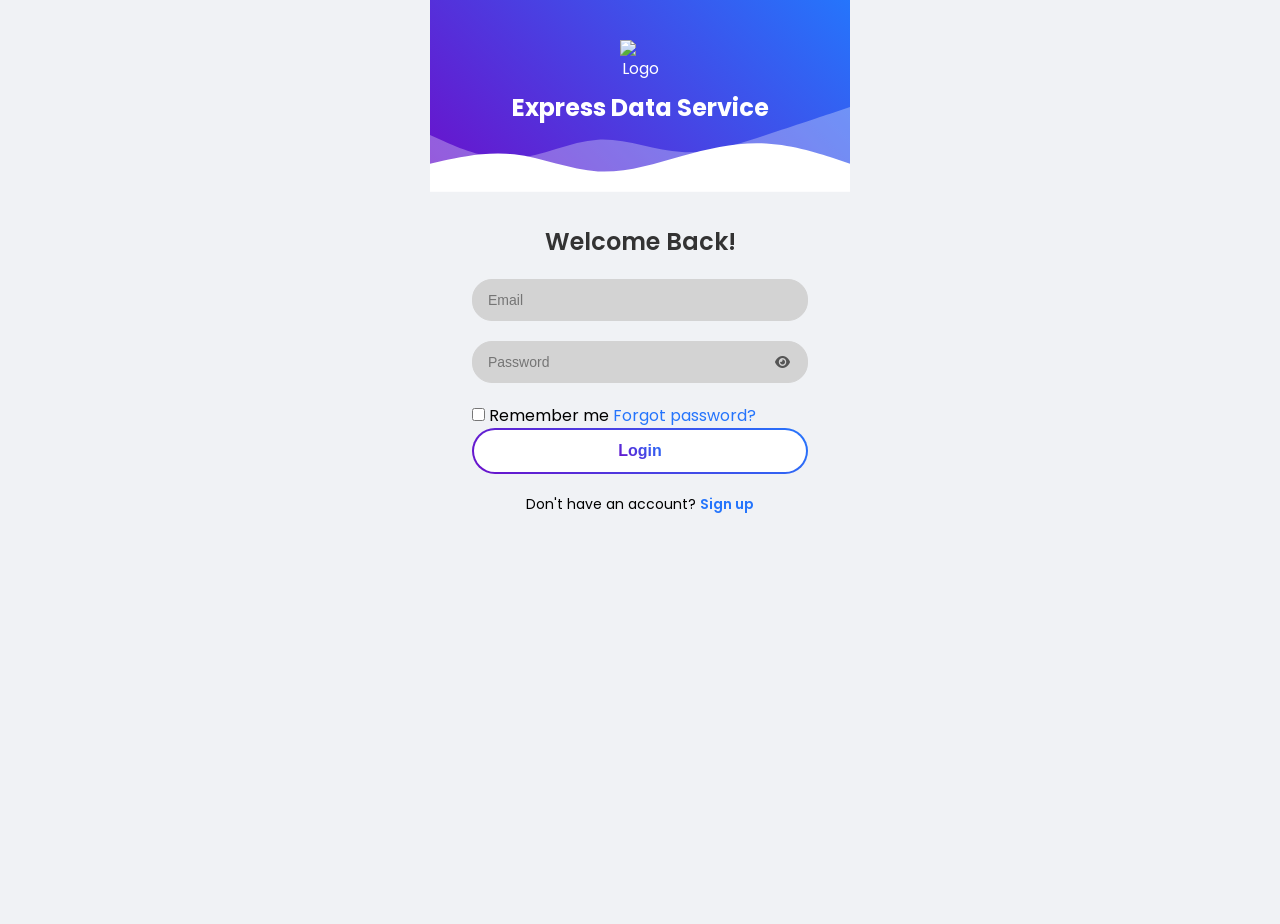
==== index.html @ 4889baff "Add files via upload" ====
<!DOCTYPE html>
<html lang="en">
  <head>
    <meta charset="UTF-8" />
    <meta name="viewport" content="width=device-width, initial-scale=1.0" />
    <title>Express</title>
    <link rel="stylesheet" href="styles.css" />
    <link
      rel="stylesheet"
      href="https://cdnjs.cloudflare.com/ajax/libs/font-awesome/6.0.0-beta3/css/all.min.css" />
    <!-- Supabase config: set these meta tags with your project values -->
    <meta
      name="supabase-url"
      content="https://lfmrmxzgrfbcsoigafiu.supabase.co" />
    <meta
      name="supabase-anon-key"
      content="eyJhbGciOiJIUzI1NiIsInR5cCI6IkpXVCJ9.eyJpc3MiOiJzdXBhYmFzZSIsInJlZiI6ImxmbXJteHpncmZiY3NvaWdhZml1Iiwicm9sZSI6ImFub24iLCJpYXQiOjE3NTc3NjM4OTIsImV4cCI6MjA3MzMzOTg5Mn0.pxnjY8xufkvLDUeAgwhR-sDC913lwb5TvBy-a_ap478" />
    <!-- Paystack Inline JS -->
    <script src="https://js.paystack.co/v1/inline.js"></script>
  </head>
  <body>
  <!-- Boot overlay shown while auth session is checked to avoid UI flicker -->
  <div id="boot-overlay" class="boot-overlay" aria-hidden="true" hidden>
      <div class="boot-content">
        <img
          src="https://img.icons8.com/ios-filled/80/ffffff/lotus.png"
          alt="Express" />
      </div>
    </div>
    <div class="container">
      <div class="card">
        <div class="wavy-header">
          <div class="logo-container">
            <img
              src="https://img.icons8.com/ios-filled/50/ffffff/lotus.png"
              alt="Logo"
              class="logo" />
            <span class="app-name">Express Data Service</span>
          </div>
          <svg
            xmlns="http://www.w3.org/2000/svg"
            viewBox="0 0 1440 320"
            class="wavy-svg wavy-svg-1">
            <path
              fill="#ffffff"
              fill-opacity="0.3"
              d="M0,160L48,181.3C96,203,192,245,288,240C384,235,480,181,576,176C672,171,768,213,864,218.7C960,224,1056,192,1152,160C1248,128,1344,96,1392,80L1440,64L1440,320L1392,320C1344,320,1248,320,1152,320C1056,320,960,320,864,320C768,320,672,320,576,320C480,320,384,320,288,320C192,320,96,320,48,320L0,320Z"></path>
          </svg>
          <svg
            xmlns="http://www.w3.org/2000/svg"
            viewBox="0 0 1440 320"
            class="wavy-svg wavy-svg-2">
            <path
              fill="#ffffff"
              fill-opacity="1"
              d="M0,224L48,213.3C96,203,192,181,288,192C384,203,480,245,576,250.7C672,256,768,224,864,197.3C960,171,1056,149,1152,154.7C1248,160,1344,192,1392,208L1440,224L1440,320L1392,320C1344,320,1248,320,1152,320C1056,320,960,320,864,320C768,320,672,320,576,320C480,320,384,320,288,320C192,320,96,320,48,320L0,320Z"></path>
          </svg>
        </div>
        <div class="form-container" id="login-form">
          <h2>Welcome Back!</h2>
          <form>
            <div class="input-group">
              <input
                id="login-email"
                type="email"
                placeholder="Email"
                required />
            </div>
            <div class="input-group">
              <input
                id="login-password"
                type="password"
                placeholder="Password"
                required />
              <button
                type="button"
                class="password-toggle"
                data-target="login-password"
                aria-label="Show password">
                <i class="fa fa-eye"></i>
              </button>
            </div>
            <div class="options">
              <label><input type="checkbox" /> Remember me</label>
              <a href="#">Forgot password?</a>
            </div>
            <button id="login-btn" type="submit" class="btn">
              <span>Login</span>
            </button>
          </form>

          <p class="switch-form">
            Don't have an account? <a href="#" id="show-signup">Sign up</a>
          </p>
        </div>

        <div class="form-container" id="signup-form" style="display: none">
          <h2>Create Account</h2>
          <form>
            <div class="input-group">
              <input
                id="signup-name"
                type="text"
                placeholder="Full Name"
                required />
            </div>
            <div class="input-group">
              <input
                id="signup-email"
                type="email"
                placeholder="Email"
                required />
            </div>
            <div class="input-group">
              <input
                id="signup-password"
                type="password"
                placeholder="Password"
                required />
              <button
                type="button"
                class="password-toggle"
                data-target="signup-password"
                aria-label="Show password">
                <i class="fa fa-eye"></i>
              </button>
            </div>
            <button id="signup-btn" type="submit" class="btn">
              <span>Sign Up</span>
            </button>
          </form>
          <p class="switch-form">
            Already have an account? <a href="#" id="show-login">Login</a>
          </p>
        </div>
      </div>
    </div>
  <!-- Main UI (shown after auth) -->
  <div id="main-ui" class="container full-width" style="display: none">
      <div class="card">
        <div class="main-ui-inner" style="padding: 18px">
          <!-- Top bar: left avatar+name, right SIM+logout -->
          <div class="main-topbar">
            <div class="topbar-left">
              <img id="profile-pic" src="" alt="avatar" class="profile-pic" />
              <div class="profile-info-top">
                <div class="greeting">Hello,</div>
                <div id="profile-name" class="profile-name">User</div>
              </div>
            </div>
            <div class="topbar-right">
              <div class="sim-card-mini" id="sim-card">
                <div class="sim-chip-mini">
                  <div class="chip-lines-mini"></div>
                </div>
                <div class="sim-card-content">
                  <div class="sim-title">Phone Number</div>
                  <div id="sim-number" class="sim-number">+233 XX XXX XXXX</div>
                  <div class="sim-balance-mini">
                    <span class="balance-label">Balance:</span>
                    <span id="sim-plan" class="sim-plan">GHS 0.00</span>
                  </div>
                </div>
              </div>
              <button id="logout-btn" class="btn small">Logout</button>
            </div>
          </div>

          <!-- Main content placeholder (pushed below topbar) -->
          <div class="content-area" style="margin-top: 24px">
            <!-- Horizontal scroll cards -->
            <div class="cards-scroll" aria-label="quick-cards">
              <div class="card-item" data-provider="MTN" role="button" tabindex="0" aria-label="Open MTN details">
                <h3>MTN</h3>
                <p class="muted">Mobile network details & quick actions</p>
              </div>
              <div class="card-item" data-provider="Airteltigo" role="button" tabindex="0" aria-label="Open Airteltigo details">
                <h3>Airteltigo</h3>
                <p class="muted">Mobile network details & quick actions</p>
              </div>
              <div class="card-item" data-provider="Telecel" role="button" tabindex="0" aria-label="Open Telecel details">
                <h3>Telecel</h3>
                <p class="muted">Mobile network details & quick actions</p>
              </div>
            </div>
            <!-- Transactions / Statistics -->
            <div class="transactions-section" style="margin-top: 18px">
              <h3>Recent Transactions</h3>
              <div id="transactions-list" class="transactions-list">
                <!-- populated by JS -->
              </div>
            </div>
            </div>

            <!-- Provider Detail Page (hidden by default) -->
            <div id="provider-detail" class="provider-detail" style="display: none; margin-top: 24px">
              <div class="provider-header-row">
                <button id="provider-back-btn" class="provider-back-btn" aria-label="Go back">
                  <i class="fa fa-arrow-left"></i> Back
                </button>
                <h2 id="provider-name">Provider</h2>
              </div>
              <div class="provider-content">
                <div class="provider-offers">
                  <h3>Available Offers</h3>
                  <div id="provider-offers-list" class="offers-list">
                    <!-- populated by JS from Supabase -->
                  </div>
                </div>
                <div class="provider-history">
                  <h3>Provider Transactions</h3>
                  <div id="provider-transactions" class="transactions-list">
                    <!-- populated by JS -->
                  </div>
                </div>
              </div>
            </div>

            <!-- Account Page (hidden by default) -->
            <div id="account-page" class="account-page" style="display: none; margin-top: 24px">
              <div class="account-header-row">
                <button id="account-back-btn" class="account-back-btn" aria-label="Go back">
                  <i class="fa fa-arrow-left"></i> Back
                </button>
                <h2>Account Settings</h2>
              </div>
              
              <div class="account-content">
                <!-- Profile Section -->
                <div class="account-section">
                  <h3><i class="fa fa-user"></i> Profile Information</h3>
                  <div class="account-card">
                    <div class="account-profile-header">
                      <img id="account-profile-pic" src="" alt="avatar" class="account-avatar" />
                      <div class="account-profile-info">
                        <div id="account-name" class="account-name">User Name</div>
                        <div id="account-email" class="account-email">user@email.com</div>
                      </div>
                    </div>
                    <button id="edit-profile-btn" class="account-btn secondary">
                      <i class="fa fa-edit"></i> Edit Profile
                    </button>
                  </div>
                </div>

                <!-- SIM Card Section -->
                <div class="account-section">
                  <h3><i class="fa fa-sim-card"></i> SIM Card</h3>
                  <div class="account-card sim-card-display">
                    <div class="sim-card-chip">
                      <div class="chip-lines"></div>
                    </div>
                    <div class="sim-card-info">
                      <div class="sim-card-label">Phone Number</div>
                      <div id="account-phone" class="sim-card-number">+233 XX XXX XXXX</div>
                    </div>
                    <div class="sim-card-balance-section">
                      <div class="sim-balance-label">Wallet Balance</div>
                      <div id="account-balance" class="sim-balance-amount">GHS 0.00</div>
                    </div>
                    <div class="sim-card-provider" id="account-provider">
                      <i class="fa fa-signal"></i>
                      <span>Network Provider</span>
                    </div>
                  </div>
                  <button class="account-btn primary" style="margin-top: 12px;">
                    <i class="fa fa-plus"></i> Add Funds
                  </button>
                </div>

                <!-- Settings List -->
                <div class="account-section">
                  <h3><i class="fa fa-cog"></i> Settings</h3>
                  <div class="account-list">
                    <div class="account-list-item" data-action="notifications">
                      <div class="list-item-left">
                        <i class="fa fa-bell"></i>
                        <span>Notifications</span>
                      </div>
                      <i class="fa fa-chevron-right"></i>
                    </div>
                    <div class="account-list-item" data-action="security">
                      <div class="list-item-left">
                        <i class="fa fa-lock"></i>
                        <span>Security & Privacy</span>
                      </div>
                      <i class="fa fa-chevron-right"></i>
                    </div>
                    <div class="account-list-item" data-action="payment">
                      <div class="list-item-left">
                        <i class="fa fa-credit-card"></i>
                        <span>Payment Methods</span>
                      </div>
                      <i class="fa fa-chevron-right"></i>
                    </div>
                    <div class="account-list-item" data-action="preferences">
                      <div class="list-item-left">
                        <i class="fa fa-sliders-h"></i>
                        <span>Preferences</span>
                      </div>
                      <i class="fa fa-chevron-right"></i>
                    </div>
                  </div>
                </div>

                <!-- Support Section -->
                <div class="account-section">
                  <h3><i class="fa fa-question-circle"></i> Support</h3>
                  <div class="account-list">
                    <div class="account-list-item" data-action="help">
                      <div class="list-item-left">
                        <i class="fa fa-life-ring"></i>
                        <span>Help Center</span>
                      </div>
                      <i class="fa fa-chevron-right"></i>
                    </div>
                    <div class="account-list-item" data-action="contact">
                      <div class="list-item-left">
                        <i class="fa fa-envelope"></i>
                        <span>Contact Us</span>
                      </div>
                      <i class="fa fa-chevron-right"></i>
                    </div>
                    <div class="account-list-item" data-action="about">
                      <div class="list-item-left">
                        <i class="fa fa-info-circle"></i>
                        <span>About</span>
                      </div>
                      <i class="fa fa-chevron-right"></i>
                    </div>
                  </div>
                </div>

                <!-- Logout Button -->
                <div class="account-section">
                  <button id="account-logout-btn" class="account-btn danger full-width">
                    <i class="fa fa-sign-out-alt"></i> Logout
                  </button>
                </div>
              </div>
            </div>
          </div>
        </div>
      </div>
    </div>
    <!-- Toast for alerts/errors -->
    <div
      id="toast"
      class="toast"
      aria-live="polite"
      aria-atomic="true"
      hidden></div>

    <!-- Phone Update Modal -->
    <div id="phone-update-modal" class="modal-overlay" aria-hidden="true" hidden>
      <div class="modal-content">
        <div class="modal-header">
          <h3><i class="fa fa-mobile-alt"></i> Update Phone Number</h3>
          <button id="phone-modal-close" class="modal-close" aria-label="Close">
            <i class="fa fa-times"></i>
          </button>
        </div>
        <div class="modal-body">
          <p class="modal-description">Enter your phone number to link with your SIM card</p>
          <div class="input-group">
            <label for="phone-input">Phone Number</label>
            <input
              id="phone-input"
              type="tel"
              placeholder="+233 XX XXX XXXX"
              class="modal-input" />
          </div>
          <div class="input-group">
            <label for="provider-select">Network Provider</label>
            <select id="provider-select" class="modal-input">
              <option value="">Select Provider</option>
              <option value="MTN">MTN</option>
              <option value="Airteltigo">Airteltigo</option>
              <option value="Telecel">Telecel</option>
            </select>
          </div>
        </div>
        <div class="modal-footer">
          <button id="phone-cancel-btn" class="modal-btn secondary">
            Cancel
          </button>
          <button id="phone-save-btn" class="modal-btn primary">
            <i class="fa fa-save"></i> Save Changes
          </button>
        </div>
      </div>
    </div>

    <!-- Edit Profile Modal -->
    <div id="edit-profile-modal" class="modal-overlay" aria-hidden="true" hidden>
      <div class="modal-content">
        <div class="modal-header">
          <h3><i class="fa fa-user-edit"></i> Edit Profile</h3>
          <button id="profile-modal-close" class="modal-close" aria-label="Close">
            <i class="fa fa-times"></i>
          </button>
        </div>
        <div class="modal-body">
          <p class="modal-description">Update your profile information</p>
          <div class="input-group">
            <label for="username-input">Username</label>
            <input
              id="username-input"
              type="text"
              placeholder="Enter your username"
              class="modal-input" />
          </div>
          <div class="input-group">
            <label for="profile-phone-input">Phone Number</label>
            <input
              id="profile-phone-input"
              type="tel"
              placeholder="+233 XX XXX XXXX"
              class="modal-input" />
          </div>
        </div>
        <div class="modal-footer">
          <button id="profile-cancel-btn" class="modal-btn secondary">
            Cancel
          </button>
          <button id="profile-save-btn" class="modal-btn primary">
            <i class="fa fa-save"></i> Save Changes
          </button>
        </div>
      </div>
    </div>

    <!-- Loading modal shown during auth requests -->
    <div id="loading-modal" class="loading-modal" aria-hidden="true" hidden>
      <div class="loading-content">
        <div class="spinner" role="status" aria-hidden="true"></div>
        <div class="loading-text">Processing...</div>
      </div>
    </div>

    <!-- Recipient Phone Modal (for buying for others) -->
    <div id="recipient-phone-modal" class="modal-overlay" aria-hidden="true" hidden>
      <div class="modal-content">
        <div class="modal-header">
          <h3><i class="fa fa-gift"></i> Buy for Someone Else</h3>
          <button id="recipient-modal-close" class="modal-close" aria-label="Close">
            <i class="fa fa-times"></i>
          </button>
        </div>
        <div class="modal-body">
          <p class="modal-description">Enter the recipient's phone number to send this offer</p>
          <div class="input-group">
            <label for="recipient-phone-input">Recipient's Phone Number</label>
            <input
              id="recipient-phone-input"
              type="tel"
              placeholder="+233 XX XXX XXXX or 0XX XXX XXXX"
              class="modal-input"
              autocomplete="tel" />
            <small style="color: #666; font-size: 12px; margin-top: 4px; display: block;">
              Format: +233XXXXXXXXX or 0XXXXXXXXX
            </small>
          </div>
        </div>
        <div class="modal-footer">
          <button id="recipient-cancel-btn" class="modal-btn secondary">
            Cancel
          </button>
          <button id="recipient-proceed-btn" class="modal-btn primary">
            <i class="fa fa-credit-card"></i> Proceed to Payment
          </button>
        </div>
      </div>
    </div>

    <script type="module" src="script.js"></script>
  </body>
</html>
---- styles.css ----
@import url("https://fonts.googleapis.com/css2?family=Poppins:wght@300;400;600;700&display=swap");

* {
  margin: 0;
  padding: 0;
  box-sizing: border-box;
}

body {
  font-family: "Poppins", sans-serif;
  background-color: #f0f2f5;
  display: flex;
  justify-content: center;
  align-items: flex-start; /* allow content to flow from top so page can scroll */
  min-height: 100vh;
  overflow-y: auto;
  padding-top: 24px; /* small top spacing so content isn't glued to top */
}

/* Only hide scrollbars on specific elements, not globally */
.cards-scroll::-webkit-scrollbar,
.transactions-list::-webkit-scrollbar,
.offers-list::-webkit-scrollbar {
  display: none;
}

::-webkit-scrollbar {
  display: none;
}
.container {
  width: 100%;
  max-width: 400px;
  padding: 0px;
}

.container.full-width {
  max-width: 1400px;
}

.container.wide {
  max-width: 1400px;
}

.provider-detail {
  width: 100%;
  box-sizing: border-box;
  padding: 0 6px;
}

.provider-detail .provider-content {
  width: 100%;
}

.card {
  position: relative; /* allow card to occupy normal document flow so page scrolls */
  width: 100%;
  min-height: 100vh;
}

.wavy-header {
  background: linear-gradient(45deg, #6a11cb, #2575fc);
  color: white;
  padding: 40px 20px;
  position: fixed;
  top: 0;
  left: 50%;
  transform: translateX(-50%);
  width: 100%;
  max-width: 400px;
  text-align: center;
  z-index: 10;
}

@media (min-width: 901px) {
  .wavy-header {
    max-width: 1400px;
  }
}

.logo-container {
  display: flex;
  flex-direction: column;
  align-items: center;
  justify-content: center;
  gap: 10px;
  margin-bottom: 20px;
  position: relative;
  z-index: 2;
}

.logo {
  width: 40px;
  height: 40px;
}

.app-name {
  font-size: 24px;
  font-weight: 700;
}

.wavy-svg {
  position: absolute;
  left: 0;
  width: 100%;
  height: 100px;
}

.wavy-svg-1 {
  bottom: 0;
}

.wavy-svg-2 {
  bottom: -10px;
}

.form-container {
  padding: 0px 30px;
  margin-top: 180px; /* Add margin to account for fixed wavy header */
}

/* Slightly reduce inner padding when container is wide to avoid large left gaps */
.container.wide .form-container {
  /* Do not add extra left padding when container is wide to avoid left gap
     — keep inner padding symmetrical and small. */
  padding-left: 12px;
  padding-right: 12px;
}

.form-container h2 {
  font-weight: 600;
  margin-bottom: 20px;
  text-align: center;
  color: #333;
}

.input-group {
  margin-bottom: 20px;
}

.input-group input {
  width: 100%;
  padding: 12px 15px;
  border: 1px solid #d3d3d3;
  background-color: #d3d3d3;
  border-radius: 20px;
  font-size: 14px;
}

.input-group {
  position: relative;
}

.password-toggle {
  position: absolute;
  right: 12px;
  top: 50%;
  transform: translateY(-50%);
  border: none;
  background: transparent;
  color: #555;
  cursor: pointer;
  padding: 6px;
  border-radius: 6px;
}

.password-toggle:focus {
  outline: none;
}

.input-group input[type="password"] {
  padding-right: 44px; /* space for toggle */

  align-items: center;
  gap: 5px;
  color: #555;
}

.options a {
  color: #2575fc;
  text-decoration: none;
}

.btn {
  width: 100%;
  padding: 12px;
  border: 2px solid transparent;
  border-radius: 25px;
  background-image: linear-gradient(white, white),
    linear-gradient(45deg, #6a11cb, #2575fc);
  background-origin: border-box;
  background-clip: padding-box, border-box;
  font-size: 16px;
  font-weight: 600;
  cursor: pointer;
  transition: all 0.3s ease;
}

.btn span {
  background: linear-gradient(45deg, #6a11cb, #2575fc);
  -webkit-background-clip: text;
  background-clip: text;
  color: transparent;
}

.btn:hover {
  background-image: linear-gradient(45deg, #6a11cb, #2575fc);
}

.btn:hover span {
  color: white;
  -webkit-background-clip: initial;
  background-clip: initial;
}

.social-login {
  text-align: center;
  margin-top: 20px;
}

.social-login p {
  font-size: 13px;
  color: #888;
  margin-bottom: 15px;
}

.social-icons {
  display: flex;
  justify-content: center;
  gap: 15px;
}

.social-icon {
  width: 40px;
  height: 40px;
  border-radius: 50%;
  display: flex;
  justify-content: center;
  align-items: center;
  text-decoration: none;
  transition: all 0.3s ease;
  background: linear-gradient(45deg, #6a11cb, #2575fc);
  color: white;
}

.social-icon:hover {
  opacity: 0.8;
}

.switch-form {
  text-align: center;
  margin-top: 20px;
  font-size: 14px;
}

.switch-form a {
  color: #2575fc;
  font-weight: 600;
  text-decoration: none;
}

/* Toast notification */
.toast {
  position: fixed;
  right: 20px;
  top: 20px;
  min-width: 280px;
  max-width: 400px;
  background: rgba(0, 0, 0, 0.85);
  color: white;
  padding: 16px 20px;
  border-radius: 12px;
  box-shadow: 0 6px 18px rgba(0, 0, 0, 0.2);
  z-index: 9999;
  display: flex;
  align-items: flex-start;
  gap: 10px;
  opacity: 0;
  transform: translateY(-8px);
  transition: opacity 220ms ease, transform 220ms ease;
}

.toast.show {
  opacity: 1;
  transform: translateY(0);
}

.toast.success {
  background: linear-gradient(135deg, #10b981 0%, #059669 100%);
  border: 2px solid rgba(255, 255, 255, 0.2);
}

.toast.error {
  background: linear-gradient(135deg, #ef4444 0%, #dc2626 100%);
  border: 2px solid rgba(255, 255, 255, 0.2);
}

.toast .msg {
  flex: 1;
  font-size: 14px;
  line-height: 1.6;
  white-space: pre-line;
  font-weight: 500;
}

/* Loading modal */
.loading-modal {
  position: fixed;
  inset: 0;
  display: grid;
  place-items: center;
  background: rgba(0, 0, 0, 0.35);
  z-index: 9998;
}

.loading-content {
  background: white;
  padding: 18px 22px;
  border-radius: 12px;
  display: flex;
  gap: 14px;
  align-items: center;
  box-shadow: 0 8px 30px rgba(0, 0, 0, 0.12);
}

.spinner {
  width: 36px;
  height: 36px;
  border-radius: 50%;
  border: 4px solid #eee;
  border-top-color: #6a11cb;
  animation: spin 1s linear infinite;
}

.loading-text {
  font-weight: 600;
  color: #333;
}

@keyframes spin {
  to {
    transform: rotate(360deg);
  }
}

/* Ensure elements with the hidden attribute are actually hidden */
[hidden] {
  display: none !important;
}

/* Profile card in main UI */
.main-ui-inner {
  padding: 0;
  position: fixed;
  top: 0;
  left: 50%;
  transform: translateX(-50%);
  width: 100%;
  max-width: 400px;
  height: 100vh;
  overflow-y: auto;
  z-index: 1;
}

@media (min-width: 901px) {
  .main-ui-inner {
    max-width: 1400px;
    padding: 0 24px;
  }
}

.card > .main-ui-inner {
  display: flex;
  flex-direction: column;
}
.profile-card {
  position: sticky;
  top: 12px;
  z-index: 5;
}
.profile-card {
  display: flex;
  justify-content: space-between;
  align-items: center;
  gap: 16px;
  padding: 0;
  border-radius: 12px;
  background: linear-gradient(90deg, #ffffff, #fbfbff);
  box-shadow: 0 6px 18px rgba(16, 24, 40, 0.06);
}
.profile-left {
  display: flex;
  gap: 12px;
  align-items: center;
}
.profile-pic {
  width: 56px;
  height: 56px;
  border-radius: 50%;
  object-fit: cover;
  border: 2px solid rgba(0, 0, 0, 0.06);
}
.profile-info .greeting {
  font-size: 12px;
  color: #666;
}
.profile-name {
  font-weight: 700;
  font-size: 18px;
}
.profile-email {
  font-size: 13px;
  color: #666;
}
.profile-right {
  display: flex;
  gap: 12px;
  align-items: center;
}

/* Main topbar layout */
.main-topbar {
  display: flex;
  justify-content: space-between;
  align-items: center;
  gap: 12px;
  width: 100%;
}
.topbar-left {
  display: flex;
  align-items: center;
  gap: 12px;
}
.topbar-right {
  display: flex;
  align-items: center;
  gap: 12px;
}
.profile-info-top .greeting {
  font-size: 12px;
  color: #666;
}
.profile-info-top .profile-name {
  font-weight: 700;
  font-size: 16px;
}

/* Mini SIM Card on Top Bar */
.sim-card-mini {
  min-width: 200px;
  padding: 12px 14px;
  border-radius: 12px;
  background: linear-gradient(135deg, #6a11cb 0%, #2575fc 100%);
  color: white;
  position: relative;
  overflow: hidden;
  box-shadow: 0 4px 12px rgba(37, 117, 252, 0.25);
  cursor: pointer;
  transition: all 0.3s ease;
}

.sim-card-mini::before {
  content: "";
  position: absolute;
  top: -30px;
  right: -30px;
  width: 80px;
  height: 80px;
  background: radial-gradient(
    circle,
    rgba(255, 255, 255, 0.15) 0%,
    transparent 70%
  );
  border-radius: 50%;
}

.sim-card-mini:hover {
  transform: translateY(-2px);
  box-shadow: 0 6px 16px rgba(37, 117, 252, 0.35);
}

.sim-chip-mini {
  position: absolute;
  top: 8px;
  right: 8px;
  width: 28px;
  height: 22px;
  background: linear-gradient(135deg, #f0f0f0 0%, #d0d0d0 100%);
  border-radius: 3px;
  display: flex;
  align-items: center;
  justify-content: center;
  box-shadow: inset 0 1px 2px rgba(0, 0, 0, 0.2);
}

.chip-lines-mini {
  width: 20px;
  height: 16px;
  background: repeating-linear-gradient(
      90deg,
      #c5a572 0px,
      #c5a572 1.5px,
      transparent 1.5px,
      transparent 3px
    ),
    repeating-linear-gradient(
      0deg,
      #c5a572 0px,
      #c5a572 1.5px,
      transparent 1.5px,
      transparent 3px
    );
  border-radius: 2px;
}

.sim-card-content {
  position: relative;
  z-index: 1;
}

.sim-title {
  font-size: 10px;
  text-transform: uppercase;
  letter-spacing: 0.5px;
  opacity: 0.85;
  font-weight: 500;
  margin-bottom: 4px;
}

.sim-number {
  font-weight: 700;
  font-size: 15px;
  letter-spacing: 0.5px;
  margin-bottom: 6px;
  font-family: "Courier New", monospace;
}

.sim-balance-mini {
  display: flex;
  align-items: center;
  gap: 6px;
  padding-top: 6px;
  border-top: 1px solid rgba(255, 255, 255, 0.2);
}

.balance-label {
  font-size: 10px;
  opacity: 0.8;
  text-transform: uppercase;
  letter-spacing: 0.5px;
}

.sim-plan {
  font-size: 13px;
  font-weight: 700;
}

/* Legacy sim-card styles (keep for compatibility) */
.sim-card {
  min-width: 160px;
  padding: 8px 12px;
  border-radius: 10px;
  background: linear-gradient(45deg, #eef2ff, #f7f9ff);
  border: 1px solid rgba(37, 117, 252, 0.06);
}

.btn.small {
  padding: 8px 12px;
  font-size: 14px;
  border-radius: 10px;
}

/* Default desktop styles for main page elements */
.cards-scroll {
  display: flex;
  gap: 16px;
  overflow-x: auto;
  padding-bottom: 12px;
  -webkit-overflow-scrolling: touch;
}

.cards-scroll::-webkit-scrollbar {
  height: 8px;
}

.cards-scroll::-webkit-scrollbar-thumb {
  background: rgba(0, 0, 0, 0.1);
  border-radius: 4px;
}

.card-item {
  min-width: 280px;
  max-width: 320px;
  background: white;
  border-radius: 16px;
  padding: 18px;
  box-shadow: 0 8px 24px rgba(16, 24, 40, 0.08);
  flex: 0 0 auto;
  cursor: pointer;
  transition: all 0.3s ease;
}

.card-item:hover {
  transform: translateY(-4px);
  box-shadow: 0 12px 32px rgba(16, 24, 40, 0.12);
}

.card-item h3 {
  margin-bottom: 8px;
  font-size: 18px;
  font-weight: 600;
  color: #111;
}

.card-item .muted {
  color: #666;
  font-size: 14px;
  line-height: 1.5;
}

/* Transactions section */
.transactions-section {
  margin-top: 24px;
}

.transactions-section h3 {
  margin: 0 0 16px 0;
  font-size: 18px;
  font-weight: 600;
  color: #111;
}

.transactions-list {
  display: flex;
  flex-direction: column;
  gap: 12px;
  max-height: 400px;
  overflow-y: auto;
  padding-right: 8px;
}

.transactions-list::-webkit-scrollbar {
  width: 8px;
}

.transactions-list::-webkit-scrollbar-thumb {
  background: rgba(0, 0, 0, 0.1);
  border-radius: 4px;
}

.transaction-row {
  display: flex;
  align-items: center;
  justify-content: space-between;
  gap: 12px;
  padding: 12px 14px;
  border-radius: 12px;
  background: white;
  box-shadow: 0 2px 8px rgba(16, 24, 40, 0.04);
  transition: all 0.2s ease;
}

.transaction-row:hover {
  box-shadow: 0 4px 12px rgba(16, 24, 40, 0.08);
  transform: translateX(4px);
}

.transaction-left {
  display: flex;
  gap: 12px;
  align-items: center;
}

.status-dot {
  width: 12px;
  height: 12px;
  border-radius: 50%;
  flex: 0 0 auto;
  box-shadow: 0 0 0 3px rgba(0, 0, 0, 0.05) inset;
}

.status-success {
  background: #16a34a;
}

.status-pending {
  background: #f59e0b;
}

.status-failed {
  background: #ef4444;
}

.transaction-provider {
  font-weight: 600;
  font-size: 15px;
  color: #222;
}

.transaction-meta {
  color: #666;
  font-size: 13px;
  margin-top: 2px;
}

.transaction-amount {
  font-weight: 700;
  font-size: 15px;
  color: #111;
  white-space: nowrap;
}

/* Responsive rules */

/* Mobile devices (portrait phones, less than 576px) */
@media (max-width: 575px) {
  body {
    padding-top: 0;
  }

  .container {
    max-width: 100%;
    padding: 0;
    margin: 0;
  }

  .card {
    min-height: 100vh;
    border-radius: 0;
  }

  .wavy-header {
    padding: 20px 16px 30px;
    max-width: 100%;
    border-radius: 0;
  }

  .logo-container {
    gap: 8px;
    margin-bottom: 16px;
  }

  .logo {
    width: 32px;
    height: 32px;
  }

  .app-name {
    font-size: 18px;
    font-weight: 600;
  }

  .wavy-svg {
    height: 80px;
  }

  .form-container {
    padding: 0px 20px;
    margin-top: 140px;
  }

  .form-container h2 {
    font-size: 22px;
    margin-bottom: 24px;
  }

  .input-group {
    margin-bottom: 16px;
  }

  .input-group input,
  .input-group select {
    padding: 14px 16px;
    font-size: 15px;
    border-radius: 12px;
  }

  .input-group input[type="password"] {
    padding-right: 48px;
  }

  .password-toggle {
    right: 14px;
    padding: 8px;
  }

  .options {
    font-size: 13px;
    margin-bottom: 20px;
  }

  .btn {
    padding: 14px;
    font-size: 15px;
    border-radius: 12px;
  }

  .social-login {
    margin-top: 24px;
  }

  .social-login p {
    font-size: 13px;
    margin-bottom: 16px;
  }

  .social-buttons {
    gap: 10px;
  }

  .social-btn {
    padding: 12px;
    font-size: 14px;
  }

  .switch-form {
    font-size: 13px;
    margin-top: 24px;
  }
}

/* Small mobile devices (very small phones, less than 375px) */
@media (max-width: 374px) {
  .wavy-header {
    padding: 16px 12px 24px;
  }

  .logo {
    width: 28px;
    height: 28px;
  }

  .app-name {
    font-size: 16px;
  }

  .form-container {
    padding: 24px 16px;
    margin-top: 120px;
  }

  .form-container h2 {
    font-size: 20px;
  }

  .input-group input,
  .input-group select {
    padding: 12px 14px;
    font-size: 14px;
  }

  .btn {
    padding: 12px;
    font-size: 14px;
  }

  .social-btn {
    padding: 10px;
    font-size: 13px;
  }
}

/* Mobile landscape and small tablets (576px to 767px) */
@media (min-width: 576px) and (max-width: 767px) {
  .container {
    max-width: 540px;
    padding: 0 16px;
  }

  .wavy-header {
    max-width: 540px;
    padding: 32px 24px;
  }

  .logo {
    width: 36px;
    height: 36px;
  }

  .app-name {
    font-size: 20px;
  }

  .form-container {
    padding: 36px 28px;
    margin-top: 160px;
  }

  .form-container h2 {
    font-size: 24px;
  }
}

/* Tablets (768px to 900px) */
@media (min-width: 768px) and (max-width: 900px) {
  .container {
    max-width: 680px;
    padding: 0 24px;
  }

  .wavy-header {
    max-width: 680px;
    padding: 36px 32px;
  }

  .logo {
    width: 40px;
    height: 40px;
  }

  .app-name {
    font-size: 22px;
  }

  .form-container {
    padding: 40px 40px;
    margin-top: 170px;
  }

  .form-container h2 {
    font-size: 26px;
  }

  .input-group input,
  .input-group select {
    padding: 14px 18px;
    font-size: 15px;
  }
}

/* Desktop and larger (901px and up) - Keep existing desktop styles */
@media (min-width: 901px) {
  .container {
    max-width: 420px;
  }

  .wavy-header {
    max-width: 420px;
    padding: 40px 24px;
  }

  .form-container {
    padding: 0px 32px;
    position: relative;
    top: 200px;
    max-width: 400px;
    margin: 0 auto;
  }
}

/* Main UI responsive rules */
@media (max-width: 480px) {
  .container {
    max-width: 100%;
    padding: 0;
  }

  .wavy-header {
    padding: 24px 12px;
  }
  .logo {
    width: 36px;
    height: 36px;
  }
  .app-name {
    font-size: 18px;
  }
  /* Mobile: avatar left (stacked name under), sim on right, hide logout */
  .main-topbar {
    flex-direction: row;
    align-items: center;
    justify-content: space-between;
    gap: 8px;
  }
  .topbar-left {
    display: flex;
    flex-direction: column;
    align-items: flex-start;
    gap: 6px;
  }
  .profile-info-top .greeting {
    font-size: 12px;
  }
  .profile-info-top .profile-name {
    font-size: 14px;
  }
  .topbar-right {
    display: flex;
    align-items: center;
    gap: 8px;
  }

  .sim-card-mini {
    min-width: 160px;
    padding: 10px 12px;
  }

  .sim-chip-mini {
    width: 24px;
    height: 18px;
    top: 6px;
    right: 6px;
  }

  .chip-lines-mini {
    width: 18px;
    height: 14px;
  }

  .sim-number {
    font-size: 13px;
  }

  .sim-plan {
    font-size: 11px;
  }

  .sim-card {
    min-width: 120px;
  }
  /* hide logout button on mobile */
  #logout-btn {
    display: none !important;
  }
  .profile-pic {
    width: 48px;
    height: 48px;
  }
  .content-area {
    margin-top: 12px;
  }
  .cards-scroll {
    display: flex;
    gap: 12px;
    overflow-x: auto;
    padding-bottom: 8px;
    -webkit-overflow-scrolling: touch;
  }
  .cards-scroll::-webkit-scrollbar {
    display: none;
  }
  .card-item {
    min-width: 220px;
    max-width: 260px;
    background: white;
    border-radius: 12px;
    padding: 12px;
    box-shadow: 0 8px 24px rgba(16, 24, 40, 0.06);
    flex: 0 0 auto;
  }
  .card-item h3 {
    margin-bottom: 6px;
  }
  .card-item .muted {
    color: #666;
    font-size: 13px;
  }

  /* Transactions list styles (compact, no background, colored status dots) */
  .transactions-section h3 {
    margin: 6px 0 10px 0;
  }
  .transactions-list {
    display: flex;
    flex-direction: column;
    gap: 8px;
    max-height: 260px;
    overflow-y: auto;
    padding-right: 6px;
    font-size: 13px; /* small text */
    color: #333;
  }

  /* Each transaction is a slim row with transparent background */
  .transaction-row {
    display: flex;
    align-items: center;
    justify-content: space-between;
    gap: 8px;
    padding: 6px 4px; /* compact padding */
    border-radius: 6px;
    background: transparent; /* no background */
    box-shadow: none;
  }

  .transaction-left {
    display: flex;
    gap: 8px;
    align-items: center;
  }

  /* small colored status indicator */
  .status-dot {
    width: 10px;
    height: 10px;
    border-radius: 50%;
    flex: 0 0 auto;
    margin-right: 8px;
    box-shadow: 0 0 0 2px rgba(0, 0, 0, 0.03) inset;
  }
  .status-success {
    background: #16a34a;
  } /* green */
  .status-pending {
    background: #f59e0b;
  } /* amber */
  .status-failed {
    background: #ef4444;
  } /* red */

  .transaction-provider {
    font-weight: 600;
    font-size: 13px;
    color: #222;
  }
  .transaction-meta {
    color: #666;
    font-size: 12px;
  }
  .transaction-amount {
    font-weight: 700;
    font-size: 13px;
    color: #111;
    white-space: nowrap;
  }

  .transactions-list::-webkit-scrollbar {
    width: 6px;
  }
  .transactions-list::-webkit-scrollbar-thumb {
    background: rgba(0, 0, 0, 0.06);
    border-radius: 6px;
  }

  @media (max-width: 480px) {
    .card-item {
      min-width: 180px;
      max-width: 200px;
    }
  }

  /* Mobile toast adjustments */
  .toast {
    right: 12px;
    top: 12px;
    left: 12px;
    min-width: auto;
    max-width: none;
    font-size: 13px;
  }

  .toast .msg {
    font-size: 13px;
    line-height: 1.5;
  }
  .boot-content img {
    width: 64px;
    height: 64px;
  }
}

@media (min-width: 481px) and (max-width: 900px) {
  .container {
    max-width: 680px;
  }
  .profile-card {
    padding: 12px;
  }

  .sim-card-mini {
    min-width: 180px;
  }

  .sim-card {
    min-width: 140px;
  }
  .cards-scroll {
    gap: 14px;
  }
  .card-item {
    min-width: 240px;
    max-width: 280px;
    padding: 16px;
  }
  .transactions-section h3 {
    font-size: 17px;
  }
}

@media (min-width: 901px) {
  .container {
    max-width: 1400px;
  }
  .main-ui-inner {
    max-width: 1400px;
  }
  .profile-card {
    padding: 14px 16px;
  }
  .main-topbar {
    padding: 8px 0;
  }

  /* Grid layout for cards */
  .cards-scroll {
    display: grid;
    grid-template-columns: repeat(3, 1fr);
    gap: 24px;
    overflow-x: visible;
    padding-bottom: 16px;
  }

  .card-item {
    min-width: unset;
    max-width: unset;
    width: 100%;
    padding: 24px;
  }

  .card-item h3 {
    font-size: 22px;
    margin-bottom: 12px;
  }

  .card-item .muted {
    font-size: 15px;
  }

  /* Grid layout for content area */
  .content-area {
    display: grid;
    grid-template-columns: 1fr 1fr;
    gap: 32px;
    margin-top: 32px;
  }

  .cards-scroll {
    grid-column: 1 / -1;
  }

  .transactions-section {
    margin-top: 0;
    grid-column: 1 / -1;
  }

  .transactions-section h3 {
    font-size: 22px;
    margin-bottom: 20px;
  }

  /* Grid for transactions list */
  .transactions-list {
    display: grid;
    grid-template-columns: repeat(2, 1fr);
    gap: 16px;
    max-height: unset;
  }

  .transaction-row {
    padding: 16px 18px;
  }

  .transaction-provider {
    font-size: 16px;
  }

  .transaction-meta {
    font-size: 14px;
  }

  .transaction-amount {
    font-size: 16px;
  }

  /* Provider detail page grid */
  .provider-content {
    display: grid;
    grid-template-columns: 1fr;
    gap: 32px;
  }

  .provider-offers {
    grid-column: 1;
  }

  .provider-history {
    grid-column: 1;
  }

  .offers-list {
    display: grid !important;
    grid-template-columns: repeat(3, 1fr) !important;
    gap: 20px !important;
    max-height: unset !important;
    overflow-y: visible !important;
    flex-direction: unset !important;
  }

  .offer-card {
    transition: all 0.3s ease;
  }

  .offer-card:hover {
    transform: translateY(-4px);
    box-shadow: 0 8px 24px rgba(37, 117, 252, 0.15) !important;
  }

  .offer-card {
    padding: 16px 18px;
  }

  .offer-content {
    gap: 6px 16px;
  }

  .offer-name {
    font-size: 16px;
  }

  .offer-description {
    font-size: 13px;
  }

  .offer-price {
    font-size: 18px;
  }

  .offer-actions {
    gap: 12px;
    padding-top: 12px;
  }

  .offer-btn {
    padding: 12px 18px;
    font-size: 14px;
  }

  /* Account page desktop grid */
  .account-content {
    display: grid;
    grid-template-columns: repeat(2, 1fr);
    gap: 32px;
  }

  .account-section:first-child {
    grid-column: 1 / -1;
  }

  .account-card {
    padding: 24px;
  }

  .sim-card-display {
    min-height: 240px;
    padding: 28px;
  }

  .sim-card-chip {
    width: 60px;
    height: 48px;
    top: 24px;
    right: 24px;
  }

  .chip-lines {
    width: 42px;
    height: 34px;
  }

  .sim-card-number {
    font-size: 28px;
    letter-spacing: 2px;
  }

  .sim-balance-amount {
    font-size: 32px;
  }

  .sim-card-label {
    font-size: 12px;
  }

  .account-avatar {
    width: 80px;
    height: 80px;
  }

  .account-name {
    font-size: 20px;
  }

  .wallet-amount {
    font-size: 36px;
  }
}

/* Boot overlay to hide UI while auth initializes */
.boot-overlay {
  position: fixed;
  inset: 0;
  display: grid;
  place-items: center;
  background: linear-gradient(45deg, #6a11cb, #2575fc);
  z-index: 10000;
  transition: opacity 260ms ease, visibility 260ms ease;
}
.boot-overlay[aria-hidden="true"] {
  opacity: 0;
  visibility: hidden;
}
.boot-content img {
  width: 80px;
  height: 80px;
  filter: drop-shadow(0 6px 18px rgba(0, 0, 0, 0.2));
}

/* Provider Detail Page */
.provider-detail {
  animation: slideIn 0.3s ease;
  /* make sure provider detail stacks above fixed overlays and covers the
     full container area without being overlapped */
  position: relative;
  z-index: 11000; /* above toast (9999) and boot-overlay (10000) */
  background: transparent; /* let inner content define its background */
}

@keyframes slideIn {
  from {
    opacity: 0;
    transform: translateY(10px);
  }
  to {
    opacity: 1;
    transform: translateY(0);
  }
}

.provider-header-row {
  display: flex;
  align-items: center;
  justify-content: space-between;
  margin-bottom: 16px;
  gap: 12px;
}

.provider-back-btn {
  display: inline-flex;
  align-items: center;
  gap: 6px;
  padding: 8px 12px;
  border: none;
  background: transparent;
  color: #2575fc;
  font-weight: 600;
  cursor: pointer;
  border-radius: 8px;
  transition: background 0.2s ease;
  font-size: 14px;
  margin: 0;
}

.provider-back-btn:hover {
  background: rgba(37, 117, 252, 0.1);
}

.provider-header-row h2 {
  font-size: 24px;
  font-weight: 700;
  color: #111;
  margin: 0;
}

.provider-content {
  display: flex;
  flex-direction: column;
  gap: 20px;
  background-color: transparent; /* remove debug color */
}

.provider-actions {
  display: flex;
  flex-direction: column;
  gap: 10px;
}

.provider-actions h3 {
  font-size: 16px;
  font-weight: 600;
  margin-bottom: 8px;
  color: #111;
}

.action-btn {
  padding: 12px 16px;
  border: 1px solid #d3d3d3;
  background: white;
  color: #333;
  border-radius: 10px;
  font-weight: 600;
  cursor: pointer;
  transition: all 0.2s ease;
  font-size: 14px;
}

.action-btn:hover {
  background: #f0f2f5;
  border-color: #2575fc;
  color: #2575fc;
}

.provider-offers {
  margin-top: 12px;
}

.provider-offers h3 {
  font-size: 16px;
  font-weight: 600;
  margin-bottom: 12px;
  color: #111;
}

.offers-list {
  display: flex;
  flex-direction: column;
  gap: 10px;
  max-height: 400px;
  overflow-y: auto;
}

.offer-card {
  display: flex;
  flex-direction: column;
  gap: 12px;
  padding: 10px 12px;
  border: 1px solid #e0e0e0;
  background: linear-gradient(135deg, #f9f9ff 0%, #f3f5ff 100%);
  border-radius: 10px;
  transition: all 0.3s ease;
  cursor: pointer;
}

.offer-card:hover {
  border-color: #2575fc;
  box-shadow: 0 4px 12px rgba(37, 117, 252, 0.1);
}

.offer-card.expanded {
  border-color: #2575fc;
  box-shadow: 0 6px 16px rgba(37, 117, 252, 0.15);
  background: linear-gradient(135deg, #ffffff 0%, #f9f9ff 100%);
}

.offer-content {
  display: grid;
  grid-template-columns: 1fr auto;
  grid-template-rows: auto auto;
  gap: 4px 12px;
  align-items: center;
}

.offer-name {
  font-weight: 600;
  font-size: 14px;
  color: #111;
  grid-column: 1;
  grid-row: 1;
}

.offer-description {
  font-size: 12px;
  color: #666;
  grid-column: 1;
  grid-row: 2;
}

.offer-price {
  font-size: 16px;
  font-weight: 700;
  color: #2575fc;
  grid-column: 2;
  grid-row: 1 / 3;
  text-align: right;
}

.offer-actions {
  display: flex;
  gap: 8px;
  padding-top: 8px;
  border-top: 1px solid #e8eaff;
  animation: slideDown 0.3s ease;
}

@keyframes slideDown {
  from {
    opacity: 0;
    transform: translateY(-10px);
  }
  to {
    opacity: 1;
    transform: translateY(0);
  }
}

.offer-btn {
  flex: 1;
  padding: 10px 16px;
  border: none;
  border-radius: 8px;
  font-size: 13px;
  font-weight: 600;
  cursor: pointer;
  transition: all 0.2s ease;
  display: flex;
  align-items: center;
  justify-content: center;
  gap: 6px;
}

.offer-btn.buy-self {
  background: linear-gradient(135deg, #6a11cb 0%, #2575fc 100%);
  color: white;
}

.offer-btn.buy-self:hover {
  transform: translateY(-2px);
  box-shadow: 0 4px 12px rgba(37, 117, 252, 0.3);
}

.offer-btn.buy-others {
  background: white;
  color: #2575fc;
  border: 2px solid #2575fc;
}

.offer-btn.buy-others:hover {
  background: #f0f4ff;
  transform: translateY(-2px);
}

.offer-btn i {
  font-size: 12px;
}

.offers-loading {
  text-align: center;
  padding: 20px;
  color: #666;
  font-size: 14px;
}

.offers-error {
  padding: 12px;
  background: #fee;
  color: #c33;
  border-radius: 8px;
  font-size: 13px;
}

.provider-history {
  margin-top: 12px;
}

.provider-history h3 {
  font-size: 16px;
  font-weight: 600;
  margin-bottom: 12px;
  color: #111;
}

/* Account Page Styles */
.account-page {
  animation: slideIn 0.3s ease;
  position: relative;
  z-index: 11000;
  background: transparent;
}

.account-header-row {
  display: flex;
  align-items: center;
  justify-content: space-between;
  margin-bottom: 24px;
  gap: 12px;
}

.account-back-btn {
  display: inline-flex;
  align-items: center;
  gap: 6px;
  padding: 8px 12px;
  border: none;
  background: transparent;
  color: #2575fc;
  font-weight: 600;
  cursor: pointer;
  border-radius: 8px;
  transition: background 0.2s ease;
  font-size: 14px;
  margin: 0;
}

.account-back-btn:hover {
  background: rgba(37, 117, 252, 0.1);
}

.account-header-row h2 {
  font-size: 24px;
  font-weight: 700;
  color: #111;
  margin: 0;
}

.account-content {
  display: flex;
  flex-direction: column;
  gap: 24px;
}

.account-section {
  display: flex;
  flex-direction: column;
  gap: 12px;
}

.account-section h3 {
  font-size: 16px;
  font-weight: 600;
  color: #111;
  display: flex;
  align-items: center;
  gap: 8px;
}

.account-section h3 i {
  color: #2575fc;
}

.account-card {
  background: white;
  border-radius: 12px;
  padding: 20px;
  box-shadow: 0 2px 8px rgba(16, 24, 40, 0.06);
  display: flex;
  flex-direction: column;
  gap: 16px;
}

.account-profile-header {
  display: flex;
  align-items: center;
  gap: 16px;
}

.account-avatar {
  width: 64px;
  height: 64px;
  border-radius: 50%;
  object-fit: cover;
  border: 3px solid #f0f2f5;
}

.account-profile-info {
  flex: 1;
}

.account-name {
  font-size: 18px;
  font-weight: 700;
  color: #111;
  margin-bottom: 4px;
}

.account-email {
  font-size: 14px;
  color: #666;
  word-break: break-word;
  overflow-wrap: break-word;
  max-width: 100%;
}

/* SIM Card Display Styles */
.sim-card-display {
  background: linear-gradient(135deg, #6a11cb 0%, #2575fc 100%);
  color: white;
  position: relative;
  min-height: 200px;
  overflow: hidden;
  box-shadow: 0 8px 24px rgba(37, 117, 252, 0.3) !important;
}

.sim-card-display::before {
  content: "";
  position: absolute;
  top: -50%;
  right: -20%;
  width: 300px;
  height: 300px;
  background: radial-gradient(
    circle,
    rgba(255, 255, 255, 0.1) 0%,
    transparent 70%
  );
  border-radius: 50%;
}

.sim-card-chip {
  position: absolute;
  top: 20px;
  right: 20px;
  width: 50px;
  height: 40px;
  background: linear-gradient(135deg, #f0f0f0 0%, #d0d0d0 100%);
  border-radius: 6px;
  display: flex;
  align-items: center;
  justify-content: center;
  box-shadow: inset 0 2px 4px rgba(0, 0, 0, 0.2);
}

.chip-lines {
  width: 35px;
  height: 28px;
  background: repeating-linear-gradient(
      90deg,
      #c5a572 0px,
      #c5a572 2px,
      transparent 2px,
      transparent 4px
    ),
    repeating-linear-gradient(
      0deg,
      #c5a572 0px,
      #c5a572 2px,
      transparent 2px,
      transparent 4px
    );
  border-radius: 3px;
}

.sim-card-info {
  display: flex;
  flex-direction: column;
  gap: 8px;
  margin-bottom: 20px;
}

.sim-card-label {
  font-size: 11px;
  text-transform: uppercase;
  letter-spacing: 1px;
  opacity: 0.85;
  font-weight: 500;
}

.sim-card-number {
  font-size: 24px;
  font-weight: 700;
  letter-spacing: 1.5px;
  font-family: "Courier New", monospace;
}

.sim-card-balance-section {
  display: flex;
  flex-direction: column;
  gap: 6px;
  margin-bottom: 16px;
  padding-top: 12px;
  border-top: 1px solid rgba(255, 255, 255, 0.2);
}

.sim-balance-label {
  font-size: 12px;
  opacity: 0.85;
  font-weight: 500;
}

.sim-balance-amount {
  font-size: 28px;
  font-weight: 700;
}

.sim-card-provider {
  display: flex;
  align-items: center;
  gap: 8px;
  font-size: 13px;
  opacity: 0.9;
  font-weight: 600;
  text-transform: uppercase;
  letter-spacing: 0.5px;
}

.sim-card-provider i {
  font-size: 14px;
}

/* Legacy wallet styles (keep for backwards compatibility) */
.wallet-card {
  background: linear-gradient(135deg, #6a11cb 0%, #2575fc 100%);
  color: white;
}

.wallet-balance {
  display: flex;
  flex-direction: column;
  gap: 8px;
}

.wallet-label {
  font-size: 13px;
  opacity: 0.9;
}

.wallet-amount {
  font-size: 32px;
  font-weight: 700;
}

.account-btn {
  padding: 12px 20px;
  border: none;
  border-radius: 10px;
  font-size: 14px;
  font-weight: 600;
  cursor: pointer;
  transition: all 0.2s ease;
  display: inline-flex;
  align-items: center;
  justify-content: center;
  gap: 8px;
}

.account-btn.primary {
  background: white;
  color: #2575fc;
}

.account-btn.primary:hover {
  background: #f7f9ff;
  transform: translateY(-2px);
  box-shadow: 0 4px 12px rgba(0, 0, 0, 0.1);
}

.account-btn.secondary {
  background: #f0f2f5;
  color: #333;
}

.account-btn.secondary:hover {
  background: #e5e7eb;
}

.account-btn.danger {
  background: #fee;
  color: #dc2626;
  border: 1px solid #fecaca;
}

.account-btn.danger:hover {
  background: #fecaca;
  border-color: #dc2626;
}

.account-btn.full-width {
  width: 100%;
}

.account-list {
  display: flex;
  flex-direction: column;
  background: white;
  border-radius: 12px;
  overflow: hidden;
  box-shadow: 0 2px 8px rgba(16, 24, 40, 0.06);
}

.account-list-item {
  display: flex;
  align-items: center;
  justify-content: space-between;
  padding: 16px 18px;
  cursor: pointer;
  transition: background 0.2s ease;
  border-bottom: 1px solid #f0f2f5;
}

.account-list-item:last-child {
  border-bottom: none;
}

.account-list-item:hover {
  background: #f9fafb;
}

.list-item-left {
  display: flex;
  align-items: center;
  gap: 12px;
  font-size: 15px;
  color: #333;
  font-weight: 500;
}

.list-item-left i {
  width: 20px;
  text-align: center;
  color: #2575fc;
}

.account-list-item > i {
  color: #999;
  font-size: 14px;
}

/* Make profile pic clickable */
.profile-pic {
  cursor: pointer;
  transition: transform 0.2s ease, box-shadow 0.2s ease;
}

.profile-pic:hover {
  transform: scale(1.05);
  box-shadow: 0 4px 12px rgba(37, 117, 252, 0.2);
}

/* Make SIM card clickable */
.sim-card-display {
  cursor: pointer;
  transition: all 0.3s ease;
}

.sim-card-display:hover {
  transform: translateY(-4px);
  box-shadow: 0 12px 32px rgba(37, 117, 252, 0.4) !important;
}

/* Phone Update Modal */
.modal-overlay {
  position: fixed;
  inset: 0;
  display: grid;
  place-items: center;
  background: rgba(0, 0, 0, 0.6);
  z-index: 10001;
  backdrop-filter: blur(4px);
  transition: opacity 0.3s ease;
}

.modal-overlay[aria-hidden="true"] {
  opacity: 0;
  pointer-events: none;
}

.modal-content {
  background: white;
  border-radius: 16px;
  width: 90%;
  max-width: 480px;
  box-shadow: 0 20px 60px rgba(0, 0, 0, 0.3);
  animation: modalSlideIn 0.3s ease;
  overflow: hidden;
}

@keyframes modalSlideIn {
  from {
    opacity: 0;
    transform: translateY(-20px) scale(0.95);
  }
  to {
    opacity: 1;
    transform: translateY(0) scale(1);
  }
}

.modal-header {
  display: flex;
  align-items: center;
  justify-content: space-between;
  padding: 20px 24px;
  background: linear-gradient(135deg, #6a11cb 0%, #2575fc 100%);
  color: white;
}

.modal-header h3 {
  font-size: 18px;
  font-weight: 600;
  margin: 0;
  display: flex;
  align-items: center;
  gap: 10px;
}

.modal-close {
  background: transparent;
  border: none;
  color: white;
  font-size: 20px;
  cursor: pointer;
  padding: 6px;
  border-radius: 6px;
  transition: background 0.2s ease;
  display: flex;
  align-items: center;
  justify-content: center;
  width: 32px;
  height: 32px;
}

.modal-close:hover {
  background: rgba(255, 255, 255, 0.2);
}

.modal-body {
  padding: 24px;
}

.modal-description {
  font-size: 14px;
  color: #666;
  margin-bottom: 20px;
  line-height: 1.5;
}

.modal-body .input-group {
  margin-bottom: 20px;
}

.modal-body .input-group label {
  display: block;
  font-size: 13px;
  font-weight: 600;
  color: #333;
  margin-bottom: 8px;
}

.modal-input {
  width: 100%;
  padding: 12px 16px;
  border: 2px solid #e0e0e0;
  border-radius: 10px;
  font-size: 14px;
  font-family: inherit;
  transition: all 0.2s ease;
  background: #f9fafb;
}

.modal-input:focus {
  outline: none;
  border-color: #2575fc;
  background: white;
  box-shadow: 0 0 0 3px rgba(37, 117, 252, 0.1);
}

.modal-input::placeholder {
  color: #999;
}

.modal-footer {
  display: flex;
  gap: 12px;
  padding: 16px 24px;
  background: #f9fafb;
  border-top: 1px solid #e0e0e0;
}

.modal-btn {
  flex: 1;
  padding: 12px 20px;
  border: none;
  border-radius: 10px;
  font-size: 14px;
  font-weight: 600;
  cursor: pointer;
  transition: all 0.2s ease;
  display: flex;
  align-items: center;
  justify-content: center;
  gap: 8px;
}

.modal-btn.primary {
  background: linear-gradient(135deg, #6a11cb 0%, #2575fc 100%);
  color: white;
}

.modal-btn.primary:hover {
  transform: translateY(-2px);
  box-shadow: 0 4px 16px rgba(37, 117, 252, 0.4);
}

.modal-btn.secondary {
  background: white;
  color: #666;
  border: 2px solid #e0e0e0;
}

.modal-btn.secondary:hover {
  background: #f9fafb;
  border-color: #ccc;
}
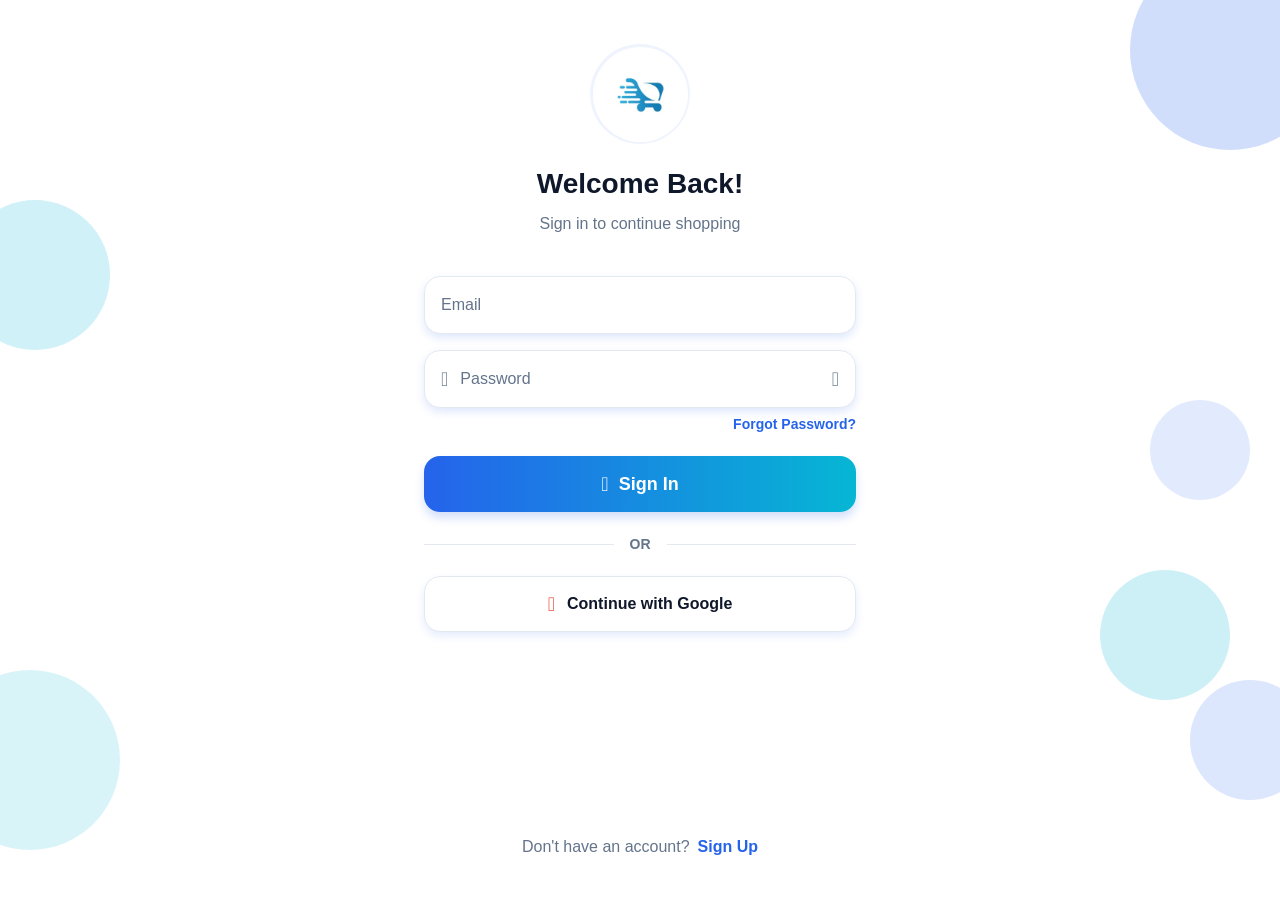
==== commit 8f92e064: "Add files via upload" ====
--- a/index.html
+++ b/index.html
@@ -1,478 +1,37 @@
 <!DOCTYPE html>
 <html lang="en">
   <head>
-    <meta charset="UTF-8" />
-    <meta name="viewport" content="width=device-width, initial-scale=1.0" />
-    <title>Express</title>
-    <link rel="stylesheet" href="styles.css" />
-    <link
-      rel="stylesheet"
-      href="https://cdnjs.cloudflare.com/ajax/libs/font-awesome/6.0.0-beta3/css/all.min.css" />
-    <!-- Supabase config: set these meta tags with your project values -->
-    <meta
-      name="supabase-url"
-      content="https://lfmrmxzgrfbcsoigafiu.supabase.co" />
-    <meta
-      name="supabase-anon-key"
-      content="eyJhbGciOiJIUzI1NiIsInR5cCI6IkpXVCJ9.eyJpc3MiOiJzdXBhYmFzZSIsInJlZiI6ImxmbXJteHpncmZiY3NvaWdhZml1Iiwicm9sZSI6ImFub24iLCJpYXQiOjE3NTc3NjM4OTIsImV4cCI6MjA3MzMzOTg5Mn0.pxnjY8xufkvLDUeAgwhR-sDC913lwb5TvBy-a_ap478" />
-    <!-- Paystack Inline JS -->
-    <script src="https://js.paystack.co/v1/inline.js"></script>
-  </head>
+    <meta charset="utf-8" />
+    <meta httpEquiv="X-UA-Compatible" content="IE=edge" />
+    <meta name="viewport" content="width=device-width, initial-scale=1, shrink-to-fit=no" />
+    <title>ExpressMart</title>
+    <!-- The `react-native-web` recommended style reset: https://necolas.github.io/react-native-web/docs/setup/#root-element -->
+    <style id="expo-reset">
+      /* These styles make the body full-height */
+      html,
+      body {
+        height: 100%;
+      }
+      /* These styles disable body scrolling if you are using <ScrollView> */
+      body {
+        overflow: hidden;
+      }
+      /* These styles make the root element full-height */
+      #root {
+        display: flex;
+        height: 100%;
+        flex: 1;
+      }
+    </style>
+  <link rel="icon" href="/favicon.ico" /></head>
+
   <body>
-  <!-- Boot overlay shown while auth session is checked to avoid UI flicker -->
-  <div id="boot-overlay" class="boot-overlay" aria-hidden="true" hidden>
-      <div class="boot-content">
-        <img
-          src="https://img.icons8.com/ios-filled/80/ffffff/lotus.png"
-          alt="Express" />
-      </div>
-    </div>
-    <div class="container">
-      <div class="card">
-        <div class="wavy-header">
-          <div class="logo-container">
-            <img
-              src="https://img.icons8.com/ios-filled/50/ffffff/lotus.png"
-              alt="Logo"
-              class="logo" />
-            <span class="app-name">Express Data Service</span>
-          </div>
-          <svg
-            xmlns="http://www.w3.org/2000/svg"
-            viewBox="0 0 1440 320"
-            class="wavy-svg wavy-svg-1">
-            <path
-              fill="#ffffff"
-              fill-opacity="0.3"
-              d="M0,160L48,181.3C96,203,192,245,288,240C384,235,480,181,576,176C672,171,768,213,864,218.7C960,224,1056,192,1152,160C1248,128,1344,96,1392,80L1440,64L1440,320L1392,320C1344,320,1248,320,1152,320C1056,320,960,320,864,320C768,320,672,320,576,320C480,320,384,320,288,320C192,320,96,320,48,320L0,320Z"></path>
-          </svg>
-          <svg
-            xmlns="http://www.w3.org/2000/svg"
-            viewBox="0 0 1440 320"
-            class="wavy-svg wavy-svg-2">
-            <path
-              fill="#ffffff"
-              fill-opacity="1"
-              d="M0,224L48,213.3C96,203,192,181,288,192C384,203,480,245,576,250.7C672,256,768,224,864,197.3C960,171,1056,149,1152,154.7C1248,160,1344,192,1392,208L1440,224L1440,320L1392,320C1344,320,1248,320,1152,320C1056,320,960,320,864,320C768,320,672,320,576,320C480,320,384,320,288,320C192,320,96,320,48,320L0,320Z"></path>
-          </svg>
-        </div>
-        <div class="form-container" id="login-form">
-          <h2>Welcome Back!</h2>
-          <form>
-            <div class="input-group">
-              <input
-                id="login-email"
-                type="email"
-                placeholder="Email"
-                required />
-            </div>
-            <div class="input-group">
-              <input
-                id="login-password"
-                type="password"
-                placeholder="Password"
-                required />
-              <button
-                type="button"
-                class="password-toggle"
-                data-target="login-password"
-                aria-label="Show password">
-                <i class="fa fa-eye"></i>
-              </button>
-            </div>
-            <div class="options">
-              <label><input type="checkbox" /> Remember me</label>
-              <a href="#">Forgot password?</a>
-            </div>
-            <button id="login-btn" type="submit" class="btn">
-              <span>Login</span>
-            </button>
-          </form>
-
-          <p class="switch-form">
-            Don't have an account? <a href="#" id="show-signup">Sign up</a>
-          </p>
-        </div>
-
-        <div class="form-container" id="signup-form" style="display: none">
-          <h2>Create Account</h2>
-          <form>
-            <div class="input-group">
-              <input
-                id="signup-name"
-                type="text"
-                placeholder="Full Name"
-                required />
-            </div>
-            <div class="input-group">
-              <input
-                id="signup-email"
-                type="email"
-                placeholder="Email"
-                required />
-            </div>
-            <div class="input-group">
-              <input
-                id="signup-password"
-                type="password"
-                placeholder="Password"
-                required />
-              <button
-                type="button"
-                class="password-toggle"
-                data-target="signup-password"
-                aria-label="Show password">
-                <i class="fa fa-eye"></i>
-              </button>
-            </div>
-            <button id="signup-btn" type="submit" class="btn">
-              <span>Sign Up</span>
-            </button>
-          </form>
-          <p class="switch-form">
-            Already have an account? <a href="#" id="show-login">Login</a>
-          </p>
-        </div>
-      </div>
-    </div>
-  <!-- Main UI (shown after auth) -->
-  <div id="main-ui" class="container full-width" style="display: none">
-      <div class="card">
-        <div class="main-ui-inner" style="padding: 18px">
-          <!-- Top bar: left avatar+name, right SIM+logout -->
-          <div class="main-topbar">
-            <div class="topbar-left">
-              <img id="profile-pic" src="" alt="avatar" class="profile-pic" />
-              <div class="profile-info-top">
-                <div class="greeting">Hello,</div>
-                <div id="profile-name" class="profile-name">User</div>
-              </div>
-            </div>
-            <div class="topbar-right">
-              <div class="sim-card-mini" id="sim-card">
-                <div class="sim-chip-mini">
-                  <div class="chip-lines-mini"></div>
-                </div>
-                <div class="sim-card-content">
-                  <div class="sim-title">Phone Number</div>
-                  <div id="sim-number" class="sim-number">+233 XX XXX XXXX</div>
-                  <div class="sim-balance-mini">
-                    <span class="balance-label">Balance:</span>
-                    <span id="sim-plan" class="sim-plan">GHS 0.00</span>
-                  </div>
-                </div>
-              </div>
-              <button id="logout-btn" class="btn small">Logout</button>
-            </div>
-          </div>
-
-          <!-- Main content placeholder (pushed below topbar) -->
-          <div class="content-area" style="margin-top: 24px">
-            <!-- Horizontal scroll cards -->
-            <div class="cards-scroll" aria-label="quick-cards">
-              <div class="card-item" data-provider="MTN" role="button" tabindex="0" aria-label="Open MTN details">
-                <h3>MTN</h3>
-                <p class="muted">Mobile network details & quick actions</p>
-              </div>
-              <div class="card-item" data-provider="Airteltigo" role="button" tabindex="0" aria-label="Open Airteltigo details">
-                <h3>Airteltigo</h3>
-                <p class="muted">Mobile network details & quick actions</p>
-              </div>
-              <div class="card-item" data-provider="Telecel" role="button" tabindex="0" aria-label="Open Telecel details">
-                <h3>Telecel</h3>
-                <p class="muted">Mobile network details & quick actions</p>
-              </div>
-            </div>
-            <!-- Transactions / Statistics -->
-            <div class="transactions-section" style="margin-top: 18px">
-              <h3>Recent Transactions</h3>
-              <div id="transactions-list" class="transactions-list">
-                <!-- populated by JS -->
-              </div>
-            </div>
-            </div>
-
-            <!-- Provider Detail Page (hidden by default) -->
-            <div id="provider-detail" class="provider-detail" style="display: none; margin-top: 24px">
-              <div class="provider-header-row">
-                <button id="provider-back-btn" class="provider-back-btn" aria-label="Go back">
-                  <i class="fa fa-arrow-left"></i> Back
-                </button>
-                <h2 id="provider-name">Provider</h2>
-              </div>
-              <div class="provider-content">
-                <div class="provider-offers">
-                  <h3>Available Offers</h3>
-                  <div id="provider-offers-list" class="offers-list">
-                    <!-- populated by JS from Supabase -->
-                  </div>
-                </div>
-                <div class="provider-history">
-                  <h3>Provider Transactions</h3>
-                  <div id="provider-transactions" class="transactions-list">
-                    <!-- populated by JS -->
-                  </div>
-                </div>
-              </div>
-            </div>
-
-            <!-- Account Page (hidden by default) -->
-            <div id="account-page" class="account-page" style="display: none; margin-top: 24px">
-              <div class="account-header-row">
-                <button id="account-back-btn" class="account-back-btn" aria-label="Go back">
-                  <i class="fa fa-arrow-left"></i> Back
-                </button>
-                <h2>Account Settings</h2>
-              </div>
-              
-              <div class="account-content">
-                <!-- Profile Section -->
-                <div class="account-section">
-                  <h3><i class="fa fa-user"></i> Profile Information</h3>
-                  <div class="account-card">
-                    <div class="account-profile-header">
-                      <img id="account-profile-pic" src="" alt="avatar" class="account-avatar" />
-                      <div class="account-profile-info">
-                        <div id="account-name" class="account-name">User Name</div>
-                        <div id="account-email" class="account-email">user@email.com</div>
-                      </div>
-                    </div>
-                    <button id="edit-profile-btn" class="account-btn secondary">
-                      <i class="fa fa-edit"></i> Edit Profile
-                    </button>
-                  </div>
-                </div>
-
-                <!-- SIM Card Section -->
-                <div class="account-section">
-                  <h3><i class="fa fa-sim-card"></i> SIM Card</h3>
-                  <div class="account-card sim-card-display">
-                    <div class="sim-card-chip">
-                      <div class="chip-lines"></div>
-                    </div>
-                    <div class="sim-card-info">
-                      <div class="sim-card-label">Phone Number</div>
-                      <div id="account-phone" class="sim-card-number">+233 XX XXX XXXX</div>
-                    </div>
-                    <div class="sim-card-balance-section">
-                      <div class="sim-balance-label">Wallet Balance</div>
-                      <div id="account-balance" class="sim-balance-amount">GHS 0.00</div>
-                    </div>
-                    <div class="sim-card-provider" id="account-provider">
-                      <i class="fa fa-signal"></i>
-                      <span>Network Provider</span>
-                    </div>
-                  </div>
-                  <button class="account-btn primary" style="margin-top: 12px;">
-                    <i class="fa fa-plus"></i> Add Funds
-                  </button>
-                </div>
-
-                <!-- Settings List -->
-                <div class="account-section">
-                  <h3><i class="fa fa-cog"></i> Settings</h3>
-                  <div class="account-list">
-                    <div class="account-list-item" data-action="notifications">
-                      <div class="list-item-left">
-                        <i class="fa fa-bell"></i>
-                        <span>Notifications</span>
-                      </div>
-                      <i class="fa fa-chevron-right"></i>
-                    </div>
-                    <div class="account-list-item" data-action="security">
-                      <div class="list-item-left">
-                        <i class="fa fa-lock"></i>
-                        <span>Security & Privacy</span>
-                      </div>
-                      <i class="fa fa-chevron-right"></i>
-                    </div>
-                    <div class="account-list-item" data-action="payment">
-                      <div class="list-item-left">
-                        <i class="fa fa-credit-card"></i>
-                        <span>Payment Methods</span>
-                      </div>
-                      <i class="fa fa-chevron-right"></i>
-                    </div>
-                    <div class="account-list-item" data-action="preferences">
-                      <div class="list-item-left">
-                        <i class="fa fa-sliders-h"></i>
-                        <span>Preferences</span>
-                      </div>
-                      <i class="fa fa-chevron-right"></i>
-                    </div>
-                  </div>
-                </div>
-
-                <!-- Support Section -->
-                <div class="account-section">
-                  <h3><i class="fa fa-question-circle"></i> Support</h3>
-                  <div class="account-list">
-                    <div class="account-list-item" data-action="help">
-                      <div class="list-item-left">
-                        <i class="fa fa-life-ring"></i>
-                        <span>Help Center</span>
-                      </div>
-                      <i class="fa fa-chevron-right"></i>
-                    </div>
-                    <div class="account-list-item" data-action="contact">
-                      <div class="list-item-left">
-                        <i class="fa fa-envelope"></i>
-                        <span>Contact Us</span>
-                      </div>
-                      <i class="fa fa-chevron-right"></i>
-                    </div>
-                    <div class="account-list-item" data-action="about">
-                      <div class="list-item-left">
-                        <i class="fa fa-info-circle"></i>
-                        <span>About</span>
-                      </div>
-                      <i class="fa fa-chevron-right"></i>
-                    </div>
-                  </div>
-                </div>
-
-                <!-- Logout Button -->
-                <div class="account-section">
-                  <button id="account-logout-btn" class="account-btn danger full-width">
-                    <i class="fa fa-sign-out-alt"></i> Logout
-                  </button>
-                </div>
-              </div>
-            </div>
-          </div>
-        </div>
-      </div>
-    </div>
-    <!-- Toast for alerts/errors -->
-    <div
-      id="toast"
-      class="toast"
-      aria-live="polite"
-      aria-atomic="true"
-      hidden></div>
-
-    <!-- Phone Update Modal -->
-    <div id="phone-update-modal" class="modal-overlay" aria-hidden="true" hidden>
-      <div class="modal-content">
-        <div class="modal-header">
-          <h3><i class="fa fa-mobile-alt"></i> Update Phone Number</h3>
-          <button id="phone-modal-close" class="modal-close" aria-label="Close">
-            <i class="fa fa-times"></i>
-          </button>
-        </div>
-        <div class="modal-body">
-          <p class="modal-description">Enter your phone number to link with your SIM card</p>
-          <div class="input-group">
-            <label for="phone-input">Phone Number</label>
-            <input
-              id="phone-input"
-              type="tel"
-              placeholder="+233 XX XXX XXXX"
-              class="modal-input" />
-          </div>
-          <div class="input-group">
-            <label for="provider-select">Network Provider</label>
-            <select id="provider-select" class="modal-input">
-              <option value="">Select Provider</option>
-              <option value="MTN">MTN</option>
-              <option value="Airteltigo">Airteltigo</option>
-              <option value="Telecel">Telecel</option>
-            </select>
-          </div>
-        </div>
-        <div class="modal-footer">
-          <button id="phone-cancel-btn" class="modal-btn secondary">
-            Cancel
-          </button>
-          <button id="phone-save-btn" class="modal-btn primary">
-            <i class="fa fa-save"></i> Save Changes
-          </button>
-        </div>
-      </div>
-    </div>
-
-    <!-- Edit Profile Modal -->
-    <div id="edit-profile-modal" class="modal-overlay" aria-hidden="true" hidden>
-      <div class="modal-content">
-        <div class="modal-header">
-          <h3><i class="fa fa-user-edit"></i> Edit Profile</h3>
-          <button id="profile-modal-close" class="modal-close" aria-label="Close">
-            <i class="fa fa-times"></i>
-          </button>
-        </div>
-        <div class="modal-body">
-          <p class="modal-description">Update your profile information</p>
-          <div class="input-group">
-            <label for="username-input">Username</label>
-            <input
-              id="username-input"
-              type="text"
-              placeholder="Enter your username"
-              class="modal-input" />
-          </div>
-          <div class="input-group">
-            <label for="profile-phone-input">Phone Number</label>
-            <input
-              id="profile-phone-input"
-              type="tel"
-              placeholder="+233 XX XXX XXXX"
-              class="modal-input" />
-          </div>
-        </div>
-        <div class="modal-footer">
-          <button id="profile-cancel-btn" class="modal-btn secondary">
-            Cancel
-          </button>
-          <button id="profile-save-btn" class="modal-btn primary">
-            <i class="fa fa-save"></i> Save Changes
-          </button>
-        </div>
-      </div>
-    </div>
-
-    <!-- Loading modal shown during auth requests -->
-    <div id="loading-modal" class="loading-modal" aria-hidden="true" hidden>
-      <div class="loading-content">
-        <div class="spinner" role="status" aria-hidden="true"></div>
-        <div class="loading-text">Processing...</div>
-      </div>
-    </div>
-
-    <!-- Recipient Phone Modal (for buying for others) -->
-    <div id="recipient-phone-modal" class="modal-overlay" aria-hidden="true" hidden>
-      <div class="modal-content">
-        <div class="modal-header">
-          <h3><i class="fa fa-gift"></i> Buy for Someone Else</h3>
-          <button id="recipient-modal-close" class="modal-close" aria-label="Close">
-            <i class="fa fa-times"></i>
-          </button>
-        </div>
-        <div class="modal-body">
-          <p class="modal-description">Enter the recipient's phone number to send this offer</p>
-          <div class="input-group">
-            <label for="recipient-phone-input">Recipient's Phone Number</label>
-            <input
-              id="recipient-phone-input"
-              type="tel"
-              placeholder="+233 XX XXX XXXX or 0XX XXX XXXX"
-              class="modal-input"
-              autocomplete="tel" />
-            <small style="color: #666; font-size: 12px; margin-top: 4px; display: block;">
-              Format: +233XXXXXXXXX or 0XXXXXXXXX
-            </small>
-          </div>
-        </div>
-        <div class="modal-footer">
-          <button id="recipient-cancel-btn" class="modal-btn secondary">
-            Cancel
-          </button>
-          <button id="recipient-proceed-btn" class="modal-btn primary">
-            <i class="fa fa-credit-card"></i> Proceed to Payment
-          </button>
-        </div>
-      </div>
-    </div>
-
-    <script type="module" src="script.js"></script>
-  </body>
+    <!-- Use static rendering with Expo Router to support running without JavaScript. -->
+    <noscript>
+      You need to enable JavaScript to run this app.
+    </noscript>
+    <!-- The root element for your Expo app. -->
+    <div id="root"></div>
+  <script src="/_expo/static/js/web/index-e62d48f7581736a94abdf0486b63974a.js" defer></script>
+</body>
 </html>
